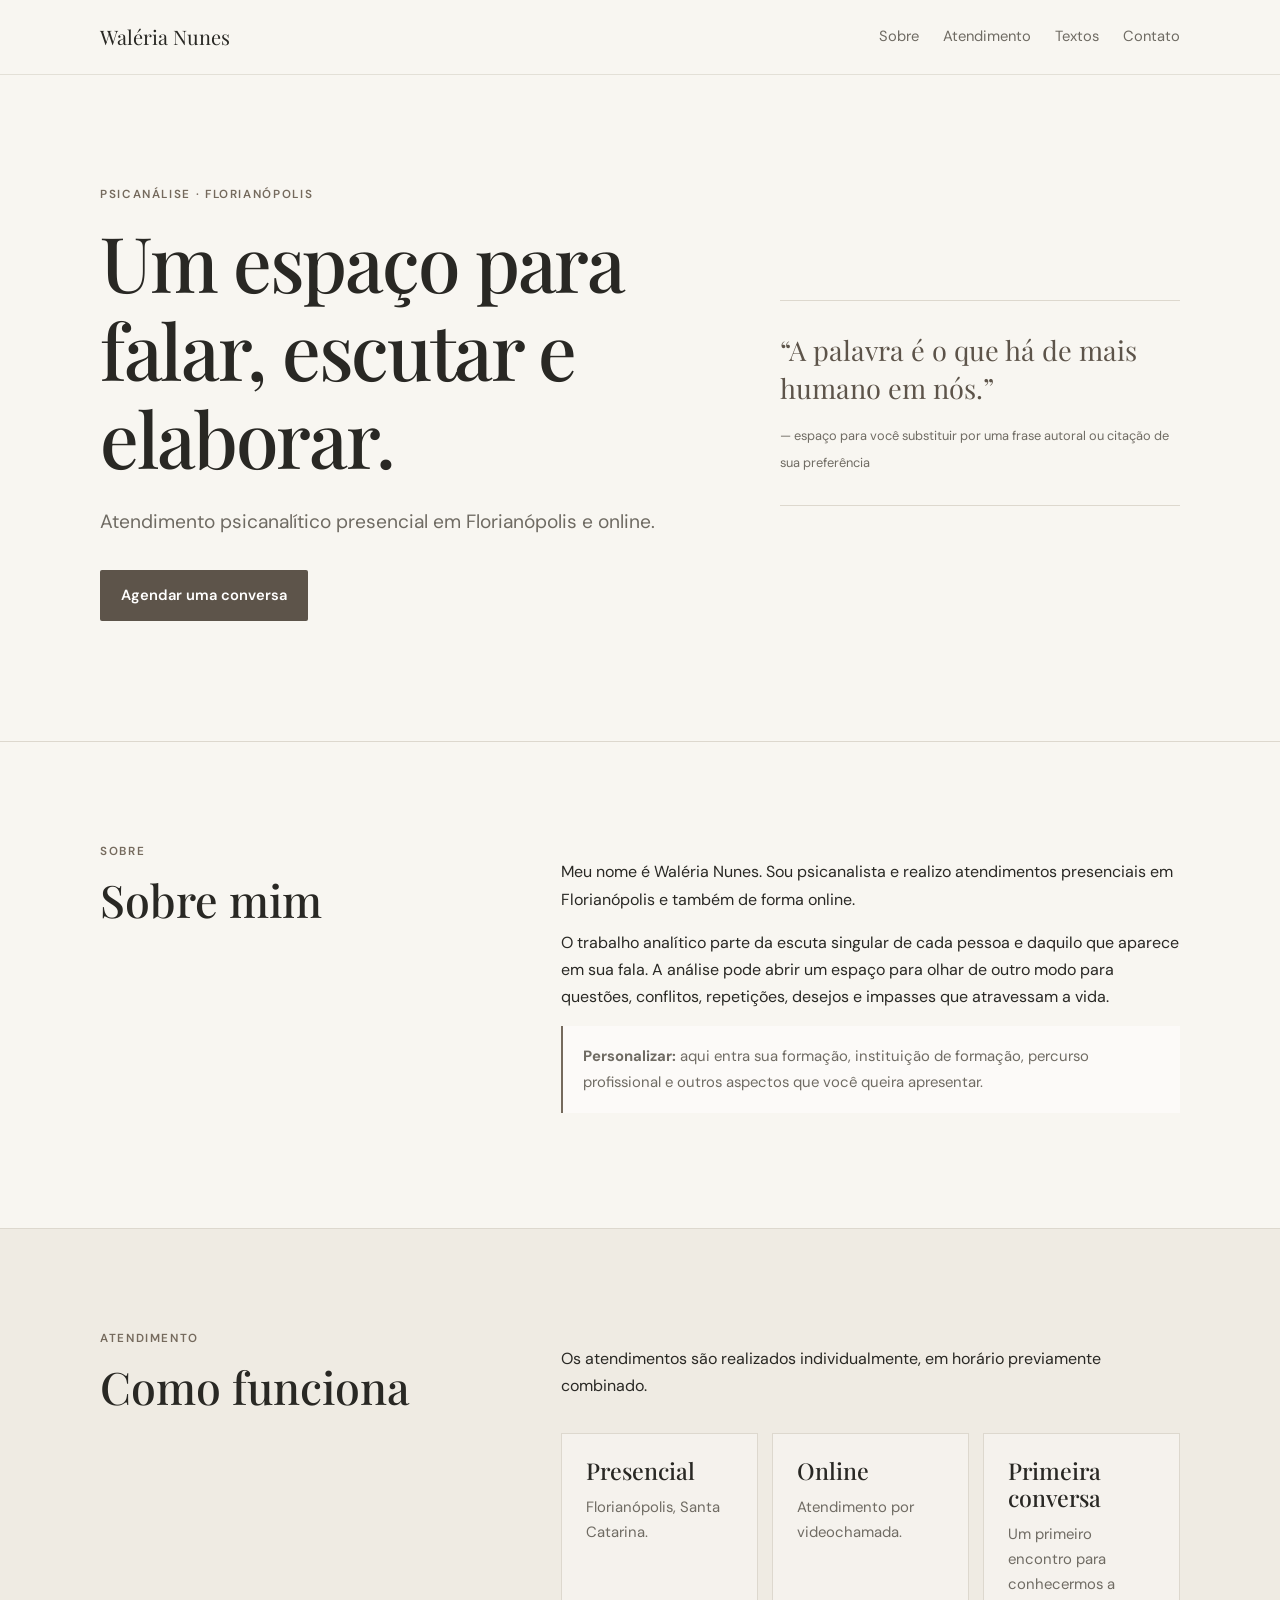
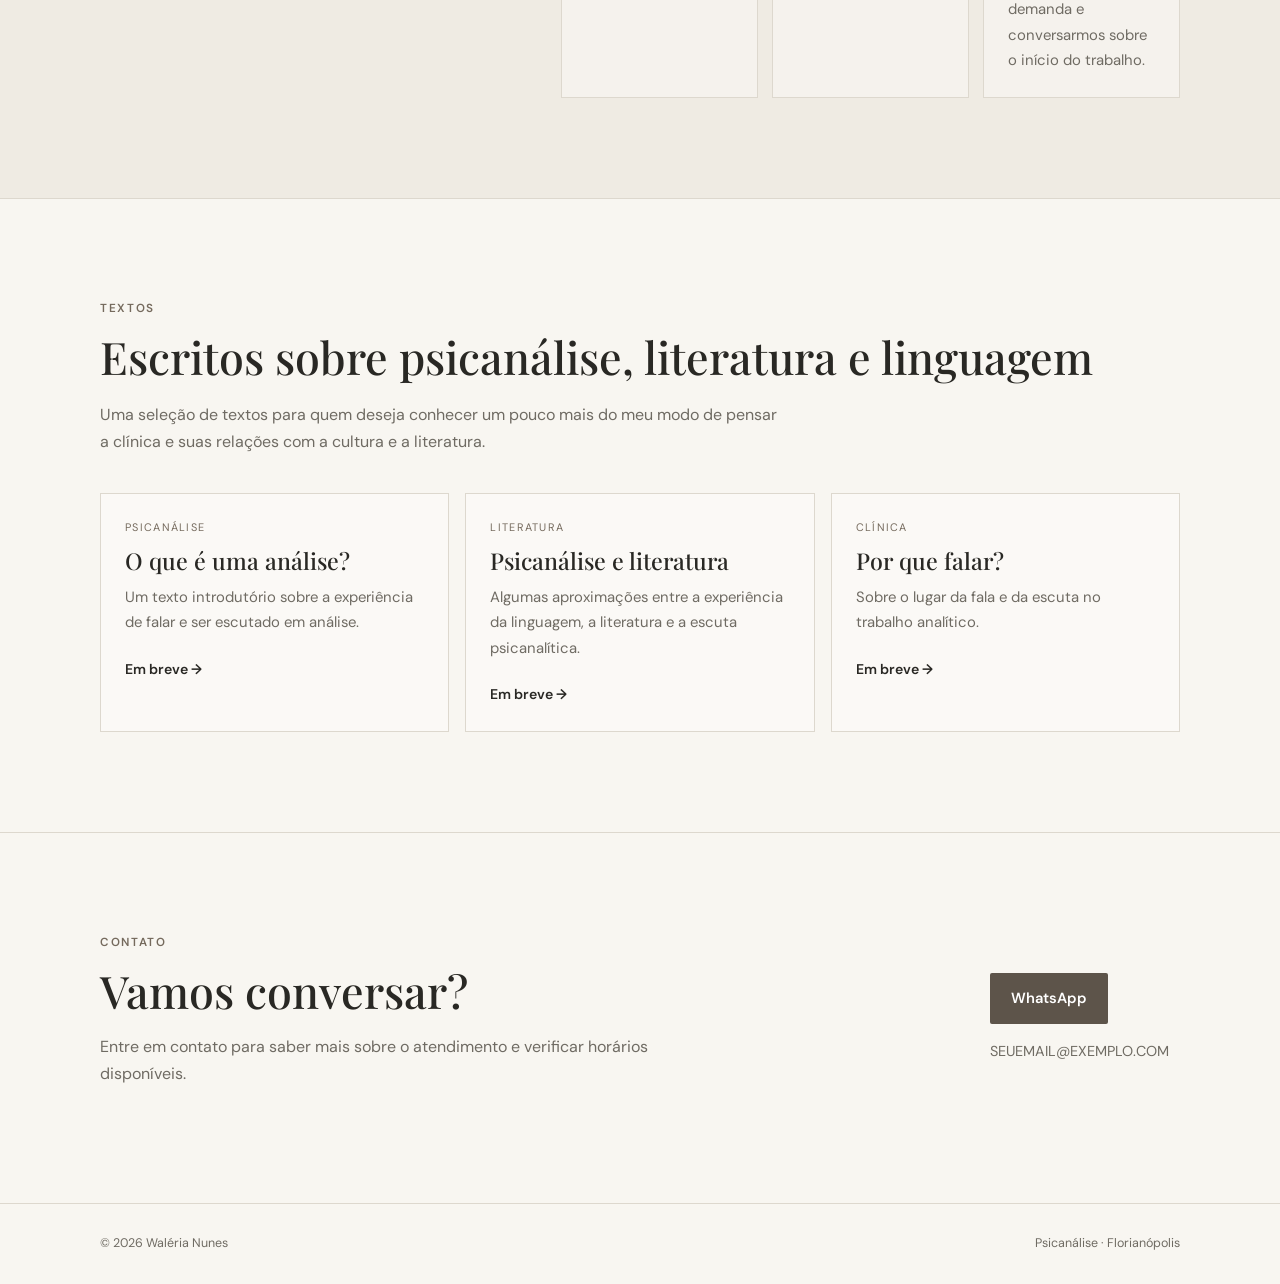
==== index.html @ 0417922e "Add files via upload" ====
<!doctype html>
<html lang="pt-BR">
<head>
  <meta charset="utf-8">
  <meta name="viewport" content="width=device-width, initial-scale=1">
  <title>Waléria Nunes | Psicanalista em Florianópolis</title>
  <meta name="description" content="Waléria Nunes, psicanalista em Florianópolis. Atendimento psicanalítico presencial e online.">
  <link rel="stylesheet" href="style.css">
</head>
<body>
<header class="site-header">
  <div class="container nav">
    <a class="brand" href="#inicio">Waléria Nunes</a>
    <nav>
      <a href="#sobre">Sobre</a>
      <a href="#atendimento">Atendimento</a>
      <a href="#textos">Textos</a>
      <a href="#contato">Contato</a>
    </nav>
  </div>
</header>

<main>
<section id="inicio" class="hero">
  <div class="container hero-grid">
    <div>
      <p class="eyebrow">Psicanálise · Florianópolis</p>
      <h1>Um espaço para falar, escutar e elaborar.</h1>
      <p class="lead">Atendimento psicanalítico presencial em Florianópolis e online.</p>
      <a class="button" href="#contato">Agendar uma conversa</a>
    </div>
    <div class="hero-note">
      <p>“A palavra é o que há de mais humano em nós.”</p>
      <span>— espaço para você substituir por uma frase autoral ou citação de sua preferência</span>
    </div>
  </div>
</section>

<section id="sobre" class="section">
  <div class="container two-col">
    <div>
      <p class="eyebrow">Sobre</p>
      <h2>Sobre mim</h2>
    </div>
    <div>
      <p>Meu nome é Waléria Nunes. Sou psicanalista e realizo atendimentos presenciais em Florianópolis e também de forma online.</p>
      <p>O trabalho analítico parte da escuta singular de cada pessoa e daquilo que aparece em sua fala. A análise pode abrir um espaço para olhar de outro modo para questões, conflitos, repetições, desejos e impasses que atravessam a vida.</p>
      <p class="placeholder"><strong>Personalizar:</strong> aqui entra sua formação, instituição de formação, percurso profissional e outros aspectos que você queira apresentar.</p>
    </div>
  </div>
</section>

<section id="atendimento" class="section muted">
  <div class="container two-col">
    <div>
      <p class="eyebrow">Atendimento</p>
      <h2>Como funciona</h2>
    </div>
    <div>
      <p>Os atendimentos são realizados individualmente, em horário previamente combinado.</p>
      <div class="cards">
        <article><h3>Presencial</h3><p>Florianópolis, Santa Catarina.</p></article>
        <article><h3>Online</h3><p>Atendimento por videochamada.</p></article>
        <article><h3>Primeira conversa</h3><p>Um primeiro encontro para conhecermos a demanda e conversarmos sobre o início do trabalho.</p></article>
      </div>
    </div>
  </div>
</section>

<section id="textos" class="section">
  <div class="container">
    <p class="eyebrow">Textos</p>
    <h2>Escritos sobre psicanálise, literatura e linguagem</h2>
    <p class="intro">Uma seleção de textos para quem deseja conhecer um pouco mais do meu modo de pensar a clínica e suas relações com a cultura e a literatura.</p>
    <div class="posts">
      <article class="post">
        <p class="post-label">Psicanálise</p>
        <h3>O que é uma análise?</h3>
        <p>Um texto introdutório sobre a experiência de falar e ser escutado em análise.</p>
        <a href="#" onclick="return false;">Em breve →</a>
      </article>
      <article class="post">
        <p class="post-label">Literatura</p>
        <h3>Psicanálise e literatura</h3>
        <p>Algumas aproximações entre a experiência da linguagem, a literatura e a escuta psicanalítica.</p>
        <a href="#" onclick="return false;">Em breve →</a>
      </article>
      <article class="post">
        <p class="post-label">Clínica</p>
        <h3>Por que falar?</h3>
        <p>Sobre o lugar da fala e da escuta no trabalho analítico.</p>
        <a href="#" onclick="return false;">Em breve →</a>
      </article>
    </div>
  </div>
</section>

<section id="contato" class="section contact">
  <div class="container contact-box">
    <div>
      <p class="eyebrow">Contato</p>
      <h2>Vamos conversar?</h2>
      <p>Entre em contato para saber mais sobre o atendimento e verificar horários disponíveis.</p>
    </div>
    <div class="contact-actions">
      <a class="button" href="https://wa.me/5548991160420" target="_blank" rel="noopener">WhatsApp</a>
      <a class="text-link" href="mailto:SEUEMAIL@EXEMPLO.COM">SEUEMAIL@EXEMPLO.COM</a>
    </div>
  </div>
</section>
</main>

<footer>
  <div class="container footer">
    <span>© 2026 Waléria Nunes</span>
    <span>Psicanálise · Florianópolis</span>
  </div>
</footer>
</body>
</html>
---- style.css ----
@import url('https://fonts.googleapis.com/css2?family=DM+Sans:wght@400;500;600&family=Playfair+Display:wght@500;600&display=swap');

:root {
  --bg: #f8f6f1;
  --paper: #fffdf8;
  --ink: #292824;
  --muted: #6f6b63;
  --line: #ddd8ce;
  --accent: #756a5d;
  --accent-dark: #5d544a;
  --soft: #efebe3;
}

* { box-sizing: border-box; }
html { scroll-behavior: smooth; }
body {
  margin: 0;
  color: var(--ink);
  background: var(--bg);
  font-family: "DM Sans", Arial, sans-serif;
  line-height: 1.7;
}
a { color: inherit; text-decoration: none; }
.container { width: min(1080px, calc(100% - 40px)); margin: 0 auto; }

.site-header {
  position: sticky; top: 0; z-index: 10;
  background: rgba(248,246,241,.94);
  backdrop-filter: blur(10px);
  border-bottom: 1px solid rgba(221,216,206,.75);
}
.nav { min-height: 74px; display: flex; align-items: center; justify-content: space-between; gap: 30px; }
.brand { font-family: "Playfair Display", Georgia, serif; font-size: 1.25rem; }
nav { display: flex; gap: 24px; color: var(--muted); font-size: .92rem; }
nav a:hover, .text-link:hover { color: var(--ink); }

.hero { padding: 110px 0 120px; }
.hero-grid { display: grid; grid-template-columns: 1.2fr .8fr; gap: 80px; align-items: center; }
.eyebrow { margin: 0 0 12px; text-transform: uppercase; letter-spacing: .14em; font-size: .73rem; color: var(--accent); font-weight: 600; }
h1, h2, h3 { font-family: "Playfair Display", Georgia, serif; font-weight: 500; line-height: 1.15; }
h1 { font-size: clamp(3rem, 6vw, 5.4rem); margin: 0 0 24px; letter-spacing: -.03em; }
h2 { font-size: clamp(2rem, 3.5vw, 3.1rem); margin: 0; }
h3 { font-size: 1.45rem; margin: 0 0 10px; }
.lead { font-size: 1.2rem; color: var(--muted); max-width: 580px; margin: 0 0 32px; }
.button {
  display: inline-block; padding: 13px 21px; border-radius: 2px;
  background: var(--accent-dark); color: #fff; font-weight: 600; font-size: .92rem;
}
.button:hover { opacity: .9; }
.hero-note {
  border-top: 1px solid var(--line); border-bottom: 1px solid var(--line);
  padding: 30px 0; color: var(--accent-dark);
}
.hero-note p { font-family: "Playfair Display", Georgia, serif; font-size: 1.7rem; line-height: 1.4; margin: 0 0 14px; }
.hero-note span { color: var(--muted); font-size: .8rem; }

.section { padding: 100px 0; border-top: 1px solid var(--line); }
.muted { background: var(--soft); }
.two-col { display: grid; grid-template-columns: .75fr 1.25fr; gap: 90px; }
.two-col > div:last-child { max-width: 680px; }
.placeholder { padding: 18px 20px; border-left: 2px solid var(--accent); background: rgba(255,255,255,.45); color: var(--muted); font-size: .93rem; }

.cards { display: grid; grid-template-columns: repeat(3, 1fr); gap: 14px; margin-top: 34px; }
.cards article, .post { padding: 24px; border: 1px solid var(--line); background: rgba(255,255,255,.35); }
.cards p, .post p { color: var(--muted); margin: 0; font-size: .93rem; }

.intro { max-width: 680px; color: var(--muted); margin: 18px 0 38px; }
.posts { display: grid; grid-template-columns: repeat(3, 1fr); gap: 16px; }
.post-label { text-transform: uppercase; letter-spacing: .12em; font-size: .68rem !important; color: var(--accent) !important; margin-bottom: 12px !important; }
.post a { display: inline-block; margin-top: 22px; font-size: .88rem; font-weight: 600; }

.contact-box { display: flex; justify-content: space-between; align-items: center; gap: 50px; }
.contact-box p:not(.eyebrow) { color: var(--muted); max-width: 600px; }
.contact-actions { display: flex; flex-direction: column; align-items: flex-start; gap: 15px; min-width: 190px; }
.text-link { font-size: .9rem; color: var(--muted); word-break: break-all; }

footer { border-top: 1px solid var(--line); }
.footer { min-height: 80px; display: flex; justify-content: space-between; align-items: center; color: var(--muted); font-size: .78rem; }

@media (max-width: 760px) {
  .container { width: min(100% - 28px, 1080px); }
  .nav { align-items: flex-start; padding: 18px 0; flex-direction: column; gap: 10px; }
  nav { gap: 14px; flex-wrap: wrap; }
  .hero { padding: 75px 0 80px; }
  .hero-grid, .two-col { grid-template-columns: 1fr; gap: 42px; }
  h1 { font-size: 3.1rem; }
  .section { padding: 70px 0; }
  .cards, .posts { grid-template-columns: 1fr; }
  .contact-box { flex-direction: column; align-items: flex-start; }
  .footer { flex-direction: column; justify-content: center; align-items: flex-start; gap: 5px; }
}
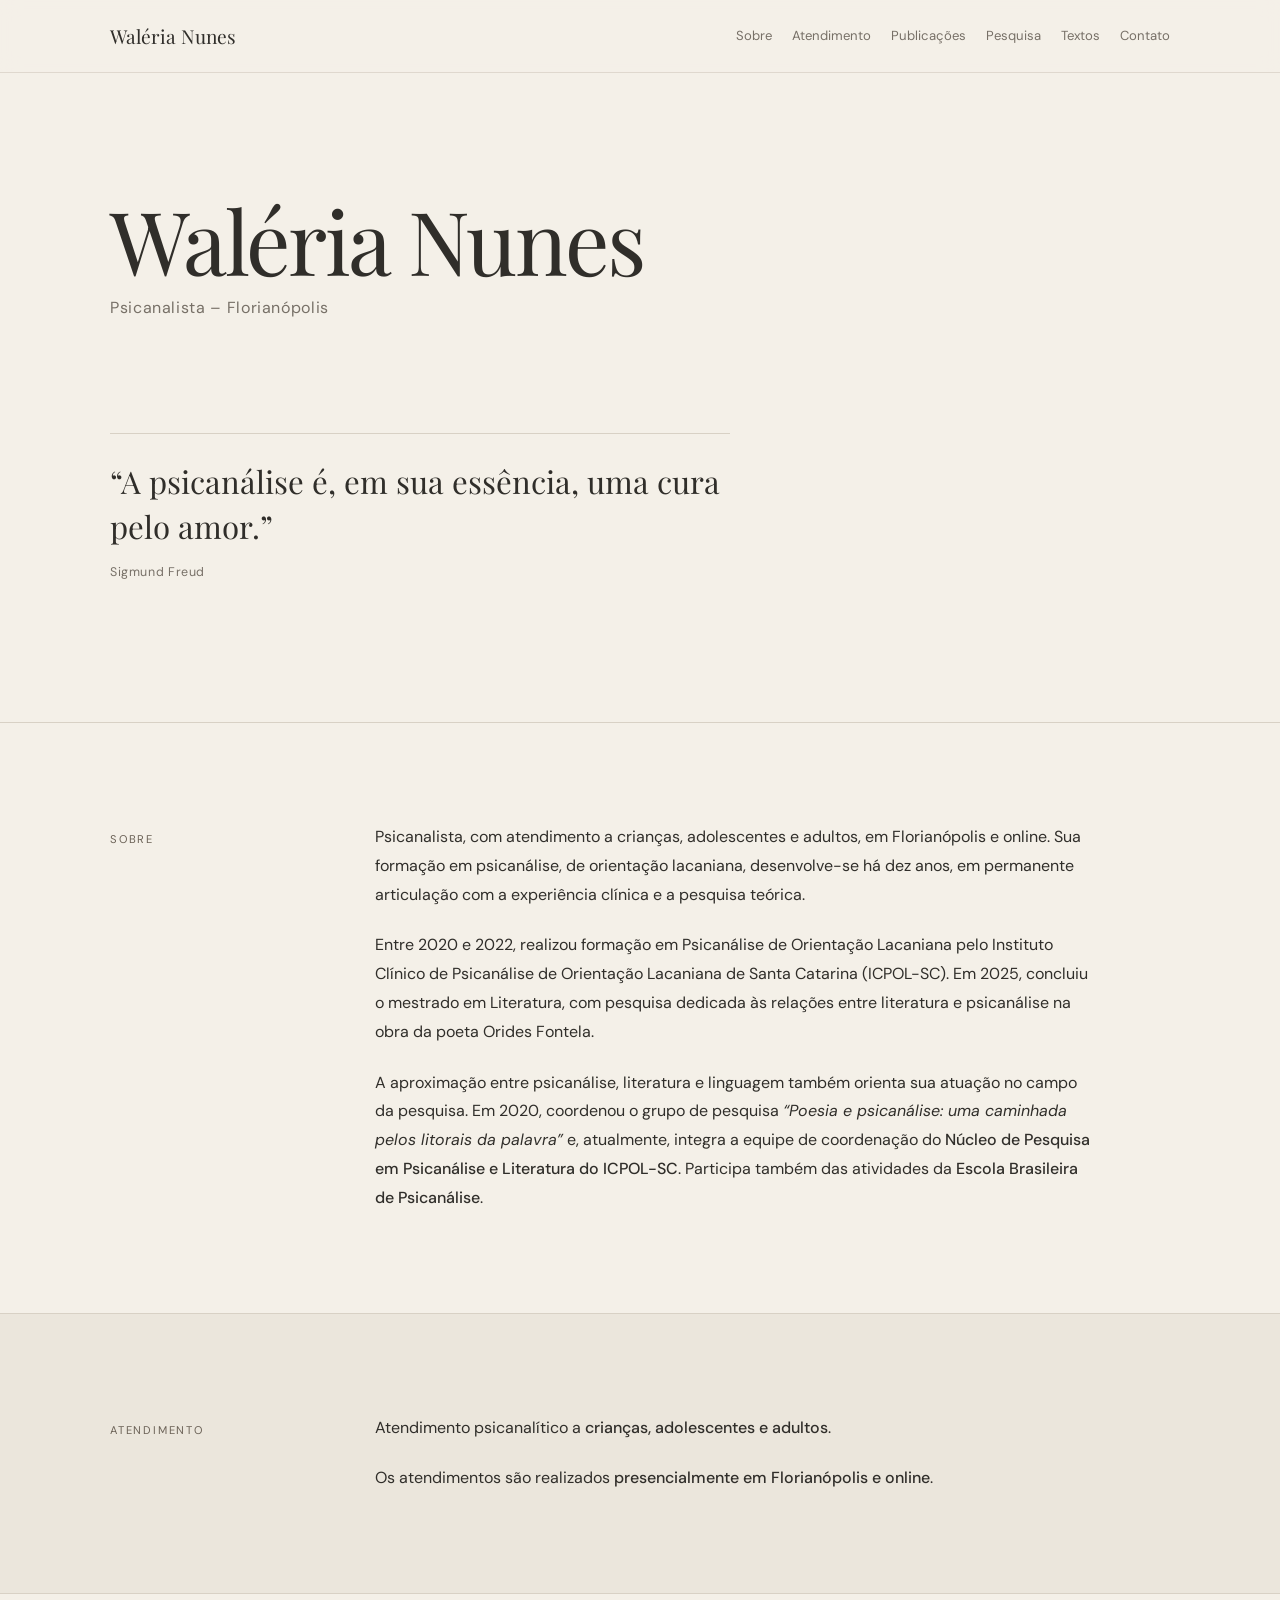
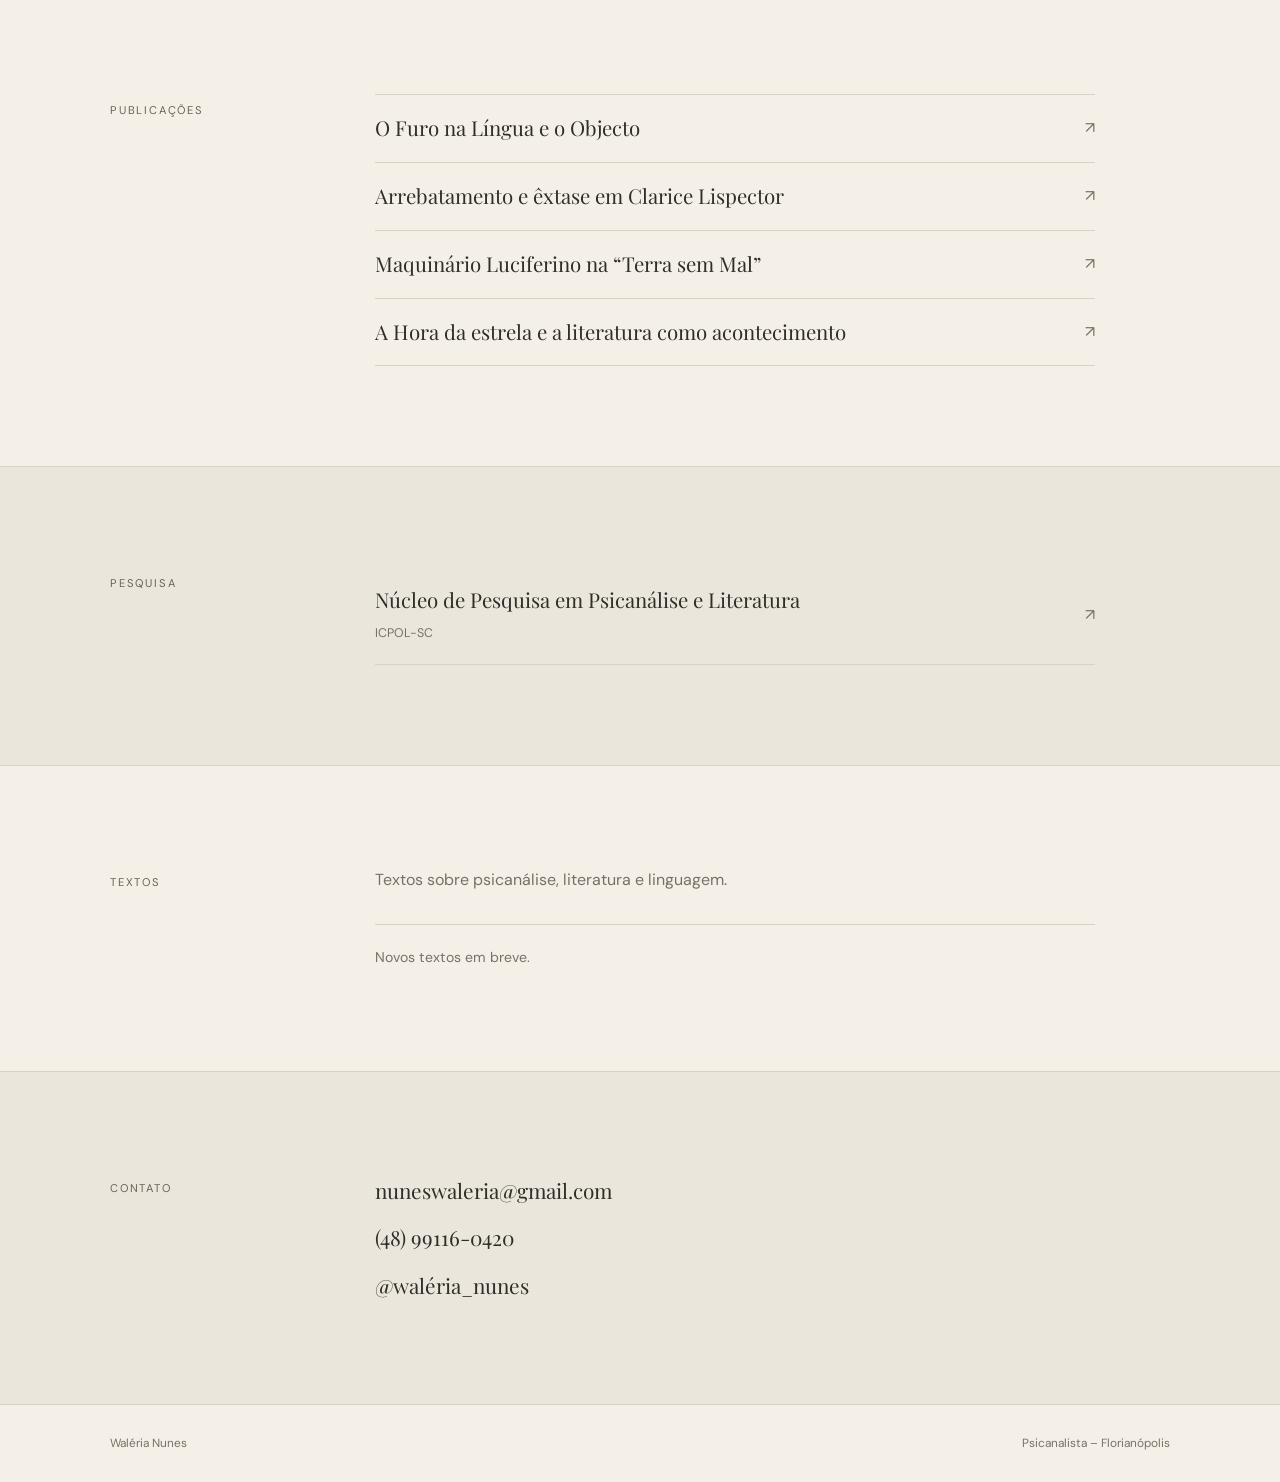
==== commit 65849abd: "Add files via upload" ====
--- a/index.html
+++ b/index.html
@@ -3,17 +3,22 @@
 <head>
   <meta charset="utf-8">
   <meta name="viewport" content="width=device-width, initial-scale=1">
-  <title>Waléria Nunes | Psicanalista em Florianópolis</title>
-  <meta name="description" content="Waléria Nunes, psicanalista em Florianópolis. Atendimento psicanalítico presencial e online.">
+  <title>Waléria Nunes | Psicanalista – Florianópolis</title>
+  <meta name="description" content="Waléria Nunes, psicanalista em Florianópolis. Atendimento a crianças, adolescentes e adultos, presencial e online.">
+  <meta name="author" content="Waléria Nunes">
+  <meta name="robots" content="index, follow">
   <link rel="stylesheet" href="style.css">
 </head>
+
 <body>
-<header class="site-header">
+<header class="header">
   <div class="container nav">
-    <a class="brand" href="#inicio">Waléria Nunes</a>
+    <a class="logo" href="#inicio">Waléria Nunes</a>
     <nav>
       <a href="#sobre">Sobre</a>
       <a href="#atendimento">Atendimento</a>
+      <a href="#publicacoes">Publicações</a>
+      <a href="#pesquisa">Pesquisa</a>
       <a href="#textos">Textos</a>
       <a href="#contato">Contato</a>
     </nav>
@@ -21,99 +26,102 @@
 </header>
 
 <main>
-<section id="inicio" class="hero">
-  <div class="container hero-grid">
-    <div>
-      <p class="eyebrow">Psicanálise · Florianópolis</p>
-      <h1>Um espaço para falar, escutar e elaborar.</h1>
-      <p class="lead">Atendimento psicanalítico presencial em Florianópolis e online.</p>
-      <a class="button" href="#contato">Agendar uma conversa</a>
-    </div>
-    <div class="hero-note">
-      <p>“A palavra é o que há de mais humano em nós.”</p>
-      <span>— espaço para você substituir por uma frase autoral ou citação de sua preferência</span>
-    </div>
-  </div>
-</section>
+  <section id="inicio" class="hero">
+    <div class="container hero-content">
+      <h1>Waléria Nunes</h1>
+      <p class="profession">Psicanalista – Florianópolis</p>
 
-<section id="sobre" class="section">
-  <div class="container two-col">
-    <div>
-      <p class="eyebrow">Sobre</p>
-      <h2>Sobre mim</h2>
-    </div>
-    <div>
-      <p>Meu nome é Waléria Nunes. Sou psicanalista e realizo atendimentos presenciais em Florianópolis e também de forma online.</p>
-      <p>O trabalho analítico parte da escuta singular de cada pessoa e daquilo que aparece em sua fala. A análise pode abrir um espaço para olhar de outro modo para questões, conflitos, repetições, desejos e impasses que atravessam a vida.</p>
-      <p class="placeholder"><strong>Personalizar:</strong> aqui entra sua formação, instituição de formação, percurso profissional e outros aspectos que você queira apresentar.</p>
-    </div>
-  </div>
-</section>
-
-<section id="atendimento" class="section muted">
-  <div class="container two-col">
-    <div>
-      <p class="eyebrow">Atendimento</p>
-      <h2>Como funciona</h2>
-    </div>
-    <div>
-      <p>Os atendimentos são realizados individualmente, em horário previamente combinado.</p>
-      <div class="cards">
-        <article><h3>Presencial</h3><p>Florianópolis, Santa Catarina.</p></article>
-        <article><h3>Online</h3><p>Atendimento por videochamada.</p></article>
-        <article><h3>Primeira conversa</h3><p>Um primeiro encontro para conhecermos a demanda e conversarmos sobre o início do trabalho.</p></article>
+      <div class="quote">
+        <p>“A psicanálise é, em sua essência, uma cura pelo amor.”</p>
+        <span>Sigmund Freud</span>
       </div>
     </div>
-  </div>
-</section>
+  </section>
 
-<section id="textos" class="section">
-  <div class="container">
-    <p class="eyebrow">Textos</p>
-    <h2>Escritos sobre psicanálise, literatura e linguagem</h2>
-    <p class="intro">Uma seleção de textos para quem deseja conhecer um pouco mais do meu modo de pensar a clínica e suas relações com a cultura e a literatura.</p>
-    <div class="posts">
-      <article class="post">
-        <p class="post-label">Psicanálise</p>
-        <h3>O que é uma análise?</h3>
-        <p>Um texto introdutório sobre a experiência de falar e ser escutado em análise.</p>
-        <a href="#" onclick="return false;">Em breve →</a>
-      </article>
-      <article class="post">
-        <p class="post-label">Literatura</p>
-        <h3>Psicanálise e literatura</h3>
-        <p>Algumas aproximações entre a experiência da linguagem, a literatura e a escuta psicanalítica.</p>
-        <a href="#" onclick="return false;">Em breve →</a>
-      </article>
-      <article class="post">
-        <p class="post-label">Clínica</p>
-        <h3>Por que falar?</h3>
-        <p>Sobre o lugar da fala e da escuta no trabalho analítico.</p>
-        <a href="#" onclick="return false;">Em breve →</a>
-      </article>
+  <section id="sobre" class="section">
+    <div class="container grid">
+      <div class="label">Sobre</div>
+      <div class="text">
+        <p>Psicanalista, com atendimento a crianças, adolescentes e adultos, em Florianópolis e online. Sua formação em psicanálise, de orientação lacaniana, desenvolve-se há dez anos, em permanente articulação com a experiência clínica e a pesquisa teórica.</p>
+
+        <p>Entre 2020 e 2022, realizou formação em Psicanálise de Orientação Lacaniana pelo Instituto Clínico de Psicanálise de Orientação Lacaniana de Santa Catarina (ICPOL-SC). Em 2025, concluiu o mestrado em Literatura, com pesquisa dedicada às relações entre literatura e psicanálise na obra da poeta Orides Fontela.</p>
+
+        <p>A aproximação entre psicanálise, literatura e linguagem também orienta sua atuação no campo da pesquisa. Em 2020, coordenou o grupo de pesquisa <em>“Poesia e psicanálise: uma caminhada pelos litorais da palavra”</em> e, atualmente, integra a equipe de coordenação do <strong>Núcleo de Pesquisa em Psicanálise e Literatura do ICPOL-SC</strong>. Participa também das atividades da <strong>Escola Brasileira de Psicanálise</strong>.</p>
+      </div>
     </div>
-  </div>
-</section>
+  </section>
 
-<section id="contato" class="section contact">
-  <div class="container contact-box">
-    <div>
-      <p class="eyebrow">Contato</p>
-      <h2>Vamos conversar?</h2>
-      <p>Entre em contato para saber mais sobre o atendimento e verificar horários disponíveis.</p>
+  <section id="atendimento" class="section soft">
+    <div class="container grid">
+      <div class="label">Atendimento</div>
+      <div class="text">
+        <p>Atendimento psicanalítico a <strong>crianças, adolescentes e adultos</strong>.</p>
+        <p>Os atendimentos são realizados <strong>presencialmente em Florianópolis e online</strong>.</p>
+      </div>
     </div>
-    <div class="contact-actions">
-      <a class="button" href="https://wa.me/5548991160420" target="_blank" rel="noopener">WhatsApp</a>
-      <a class="text-link" href="mailto:SEUEMAIL@EXEMPLO.COM">SEUEMAIL@EXEMPLO.COM</a>
+  </section>
+
+  <section id="publicacoes" class="section">
+    <div class="container grid">
+      <div class="label">Publicações</div>
+      <div class="links">
+        <a href="https://www.varidade.com.br/index.php/o-furo-na-lingua-e-o-objecto" target="_blank" rel="noopener">
+          <span>O Furo na Língua e o Objecto</span><b>↗</b>
+        </a>
+        <a href="https://seer.ufsj.edu.br/analytica/article/view/4308" target="_blank" rel="noopener">
+          <span>Arrebatamento e êxtase em Clarice Lispector</span><b>↗</b>
+        </a>
+        <a href="https://revista.uniandrade.br/index.php/ScriptaAlumni/article/view/3271" target="_blank" rel="noopener">
+          <span>Maquinário Luciferino na “Terra sem Mal”</span><b>↗</b>
+        </a>
+        <a href="https://lm.alb.org.br/index.php/lm/article/view/1509" target="_blank" rel="noopener">
+          <span>A Hora da estrela e a literatura como acontecimento</span><b>↗</b>
+        </a>
+      </div>
     </div>
-  </div>
-</section>
+  </section>
+
+  <section id="pesquisa" class="section soft">
+    <div class="container grid">
+      <div class="label">Pesquisa</div>
+      <div class="text">
+        <a class="research" href="https://www.icpol.com.br/nucleo-de-pesquisa-em-psicanalise-e-literatura/" target="_blank" rel="noopener">
+          <span>
+            <strong>Núcleo de Pesquisa em Psicanálise e Literatura</strong>
+            <small>ICPOL-SC</small>
+          </span>
+          <b>↗</b>
+        </a>
+      </div>
+    </div>
+  </section>
+
+  <section id="textos" class="section">
+    <div class="container grid">
+      <div class="label">Textos</div>
+      <div class="text">
+        <p class="muted">Textos sobre psicanálise, literatura e linguagem.</p>
+        <p class="coming">Novos textos em breve.</p>
+      </div>
+    </div>
+  </section>
+
+  <section id="contato" class="section soft">
+    <div class="container grid">
+      <div class="label">Contato</div>
+      <div class="contact">
+        <a href="mailto:nuneswaleria@gmail.com">nuneswaleria@gmail.com</a>
+        <a href="https://wa.me/5548991160420" target="_blank" rel="noopener">(48) 99116-0420</a>
+        <a href="https://www.instagram.com/waléria_nunes/" target="_blank" rel="noopener">@waléria_nunes</a>
+      </div>
+    </div>
+  </section>
 </main>
 
 <footer>
   <div class="container footer">
-    <span>© 2026 Waléria Nunes</span>
-    <span>Psicanálise · Florianópolis</span>
+    <span>Waléria Nunes</span>
+    <span>Psicanalista – Florianópolis</span>
   </div>
 </footer>
 </body>
--- a/style.css
+++ b/style.css
@@ -1,91 +1,270 @@
-@import url('https://fonts.googleapis.com/css2?family=DM+Sans:wght@400;500;600&family=Playfair+Display:wght@500;600&display=swap');
+@import url('https://fonts.googleapis.com/css2?family=DM+Sans:wght@400;500&family=Playfair+Display:wght@400;500&display=swap');
 
 :root {
-  --bg: #f8f6f1;
-  --paper: #fffdf8;
-  --ink: #292824;
-  --muted: #6f6b63;
-  --line: #ddd8ce;
-  --accent: #756a5d;
-  --accent-dark: #5d544a;
-  --soft: #efebe3;
+  --bg: #f4f0e8;
+  --soft: #ebe6dc;
+  --ink: #302e2a;
+  --muted: #777067;
+  --line: #d8d1c5;
+  --accent: #6b6257;
 }
 
 * { box-sizing: border-box; }
-html { scroll-behavior: smooth; }
+
+html {
+  scroll-behavior: smooth;
+  scroll-padding-top: 90px;
+}
+
 body {
   margin: 0;
+  background: var(--bg);
   color: var(--ink);
-  background: var(--bg);
   font-family: "DM Sans", Arial, sans-serif;
-  line-height: 1.7;
-}
-a { color: inherit; text-decoration: none; }
-.container { width: min(1080px, calc(100% - 40px)); margin: 0 auto; }
-
-.site-header {
-  position: sticky; top: 0; z-index: 10;
-  background: rgba(248,246,241,.94);
+  font-size: 16px;
+  line-height: 1.8;
+}
+
+a {
+  color: inherit;
+  text-decoration: none;
+}
+
+.container {
+  width: min(1060px, calc(100% - 48px));
+  margin: 0 auto;
+}
+
+.header {
+  position: sticky;
+  top: 0;
+  z-index: 10;
+  background: rgba(244, 240, 232, .94);
   backdrop-filter: blur(10px);
-  border-bottom: 1px solid rgba(221,216,206,.75);
-}
-.nav { min-height: 74px; display: flex; align-items: center; justify-content: space-between; gap: 30px; }
-.brand { font-family: "Playfair Display", Georgia, serif; font-size: 1.25rem; }
-nav { display: flex; gap: 24px; color: var(--muted); font-size: .92rem; }
-nav a:hover, .text-link:hover { color: var(--ink); }
-
-.hero { padding: 110px 0 120px; }
-.hero-grid { display: grid; grid-template-columns: 1.2fr .8fr; gap: 80px; align-items: center; }
-.eyebrow { margin: 0 0 12px; text-transform: uppercase; letter-spacing: .14em; font-size: .73rem; color: var(--accent); font-weight: 600; }
-h1, h2, h3 { font-family: "Playfair Display", Georgia, serif; font-weight: 500; line-height: 1.15; }
-h1 { font-size: clamp(3rem, 6vw, 5.4rem); margin: 0 0 24px; letter-spacing: -.03em; }
-h2 { font-size: clamp(2rem, 3.5vw, 3.1rem); margin: 0; }
-h3 { font-size: 1.45rem; margin: 0 0 10px; }
-.lead { font-size: 1.2rem; color: var(--muted); max-width: 580px; margin: 0 0 32px; }
-.button {
-  display: inline-block; padding: 13px 21px; border-radius: 2px;
-  background: var(--accent-dark); color: #fff; font-weight: 600; font-size: .92rem;
-}
-.button:hover { opacity: .9; }
-.hero-note {
-  border-top: 1px solid var(--line); border-bottom: 1px solid var(--line);
-  padding: 30px 0; color: var(--accent-dark);
-}
-.hero-note p { font-family: "Playfair Display", Georgia, serif; font-size: 1.7rem; line-height: 1.4; margin: 0 0 14px; }
-.hero-note span { color: var(--muted); font-size: .8rem; }
-
-.section { padding: 100px 0; border-top: 1px solid var(--line); }
-.muted { background: var(--soft); }
-.two-col { display: grid; grid-template-columns: .75fr 1.25fr; gap: 90px; }
-.two-col > div:last-child { max-width: 680px; }
-.placeholder { padding: 18px 20px; border-left: 2px solid var(--accent); background: rgba(255,255,255,.45); color: var(--muted); font-size: .93rem; }
-
-.cards { display: grid; grid-template-columns: repeat(3, 1fr); gap: 14px; margin-top: 34px; }
-.cards article, .post { padding: 24px; border: 1px solid var(--line); background: rgba(255,255,255,.35); }
-.cards p, .post p { color: var(--muted); margin: 0; font-size: .93rem; }
-
-.intro { max-width: 680px; color: var(--muted); margin: 18px 0 38px; }
-.posts { display: grid; grid-template-columns: repeat(3, 1fr); gap: 16px; }
-.post-label { text-transform: uppercase; letter-spacing: .12em; font-size: .68rem !important; color: var(--accent) !important; margin-bottom: 12px !important; }
-.post a { display: inline-block; margin-top: 22px; font-size: .88rem; font-weight: 600; }
-
-.contact-box { display: flex; justify-content: space-between; align-items: center; gap: 50px; }
-.contact-box p:not(.eyebrow) { color: var(--muted); max-width: 600px; }
-.contact-actions { display: flex; flex-direction: column; align-items: flex-start; gap: 15px; min-width: 190px; }
-.text-link { font-size: .9rem; color: var(--muted); word-break: break-all; }
-
-footer { border-top: 1px solid var(--line); }
-.footer { min-height: 80px; display: flex; justify-content: space-between; align-items: center; color: var(--muted); font-size: .78rem; }
+  border-bottom: 1px solid rgba(216, 209, 197, .75);
+}
+
+.nav {
+  min-height: 72px;
+  display: flex;
+  align-items: center;
+  justify-content: space-between;
+  gap: 30px;
+}
+
+.logo {
+  font-family: "Playfair Display", Georgia, serif;
+  font-size: 1.2rem;
+}
+
+nav {
+  display: flex;
+  flex-wrap: wrap;
+  justify-content: flex-end;
+  gap: 20px;
+  color: var(--muted);
+  font-size: .82rem;
+}
+
+nav a:hover { color: var(--ink); }
+
+.hero {
+  min-height: 650px;
+  display: flex;
+  align-items: center;
+  border-bottom: 1px solid var(--line);
+}
+
+.hero-content {
+  padding: 90px 0 105px;
+}
+
+h1 {
+  margin: 0;
+  font-family: "Playfair Display", Georgia, serif;
+  font-weight: 400;
+  font-size: clamp(3.3rem, 7vw, 5.5rem);
+  line-height: 1.05;
+  letter-spacing: -.03em;
+}
+
+.profession {
+  margin: 8px 0 0;
+  color: var(--muted);
+  font-size: 1rem;
+  letter-spacing: .04em;
+}
+
+.quote {
+  margin-top: 110px;
+  width: min(620px, 100%);
+  padding-top: 25px;
+  border-top: 1px solid var(--line);
+}
+
+.quote p {
+  margin: 0 0 8px;
+  font-family: "Playfair Display", Georgia, serif;
+  font-size: clamp(1.35rem, 2.6vw, 1.95rem);
+  line-height: 1.45;
+}
+
+.quote span {
+  color: var(--muted);
+  font-size: .78rem;
+  letter-spacing: .05em;
+}
+
+.section {
+  padding: 100px 0;
+  border-bottom: 1px solid var(--line);
+}
+
+.soft { background: var(--soft); }
+
+.grid {
+  display: grid;
+  grid-template-columns: 190px minmax(0, 720px);
+  gap: 75px;
+}
+
+.label {
+  padding-top: 6px;
+  color: var(--accent);
+  text-transform: uppercase;
+  letter-spacing: .16em;
+  font-size: .7rem;
+}
+
+.text p {
+  margin: 0 0 22px;
+}
+
+.text p:last-child { margin-bottom: 0; }
+
+.text strong { font-weight: 500; }
+
+.muted { color: var(--muted); }
+
+.links {
+  border-top: 1px solid var(--line);
+}
+
+.links a,
+.research {
+  display: flex;
+  justify-content: space-between;
+  align-items: center;
+  gap: 25px;
+  padding: 19px 0;
+  border-bottom: 1px solid var(--line);
+  transition: .2s ease;
+}
+
+.links a:hover,
+.research:hover {
+  padding-left: 8px;
+  color: var(--accent);
+}
+
+.links span,
+.research strong {
+  font-family: "Playfair Display", Georgia, serif;
+  font-size: 1.28rem;
+  font-weight: 400;
+  line-height: 1.4;
+}
+
+.links b,
+.research b {
+  color: var(--muted);
+  font-weight: 400;
+}
+
+.research small {
+  display: block;
+  margin-top: 4px;
+  color: var(--muted);
+  font-family: "DM Sans", Arial, sans-serif;
+  font-size: .78rem;
+}
+
+.coming {
+  margin-top: 30px !important;
+  padding-top: 20px;
+  border-top: 1px solid var(--line);
+  color: var(--muted);
+  font-size: .88rem;
+}
+
+.contact {
+  display: flex;
+  flex-direction: column;
+  align-items: flex-start;
+  gap: 10px;
+  font-family: "Playfair Display", Georgia, serif;
+  font-size: 1.3rem;
+}
+
+.contact a:hover { color: var(--accent); }
+
+footer {
+  padding: 28px 0;
+}
+
+.footer {
+  display: flex;
+  justify-content: space-between;
+  gap: 20px;
+  color: var(--muted);
+  font-size: .74rem;
+}
 
 @media (max-width: 760px) {
-  .container { width: min(100% - 28px, 1080px); }
-  .nav { align-items: flex-start; padding: 18px 0; flex-direction: column; gap: 10px; }
-  nav { gap: 14px; flex-wrap: wrap; }
-  .hero { padding: 75px 0 80px; }
-  .hero-grid, .two-col { grid-template-columns: 1fr; gap: 42px; }
-  h1 { font-size: 3.1rem; }
-  .section { padding: 70px 0; }
-  .cards, .posts { grid-template-columns: 1fr; }
-  .contact-box { flex-direction: column; align-items: flex-start; }
-  .footer { flex-direction: column; justify-content: center; align-items: flex-start; gap: 5px; }
-}
+  .container { width: min(100% - 30px, 1060px); }
+
+  .nav {
+    padding: 16px 0;
+    min-height: auto;
+    align-items: flex-start;
+    flex-direction: column;
+    gap: 10px;
+  }
+
+  nav {
+    justify-content: flex-start;
+    gap: 8px 16px;
+    font-size: .77rem;
+  }
+
+  .hero {
+    min-height: 570px;
+  }
+
+  .hero-content {
+    padding: 70px 0 80px;
+  }
+
+  .quote { margin-top: 75px; }
+
+  .section { padding: 72px 0; }
+
+  .grid {
+    grid-template-columns: 1fr;
+    gap: 27px;
+  }
+
+  .label { padding-top: 0; }
+
+  .links span,
+  .research strong {
+    font-size: 1.12rem;
+  }
+
+  .contact { font-size: 1.15rem; }
+
+  .footer {
+    flex-direction: column;
+    gap: 5px;
+  }
+}
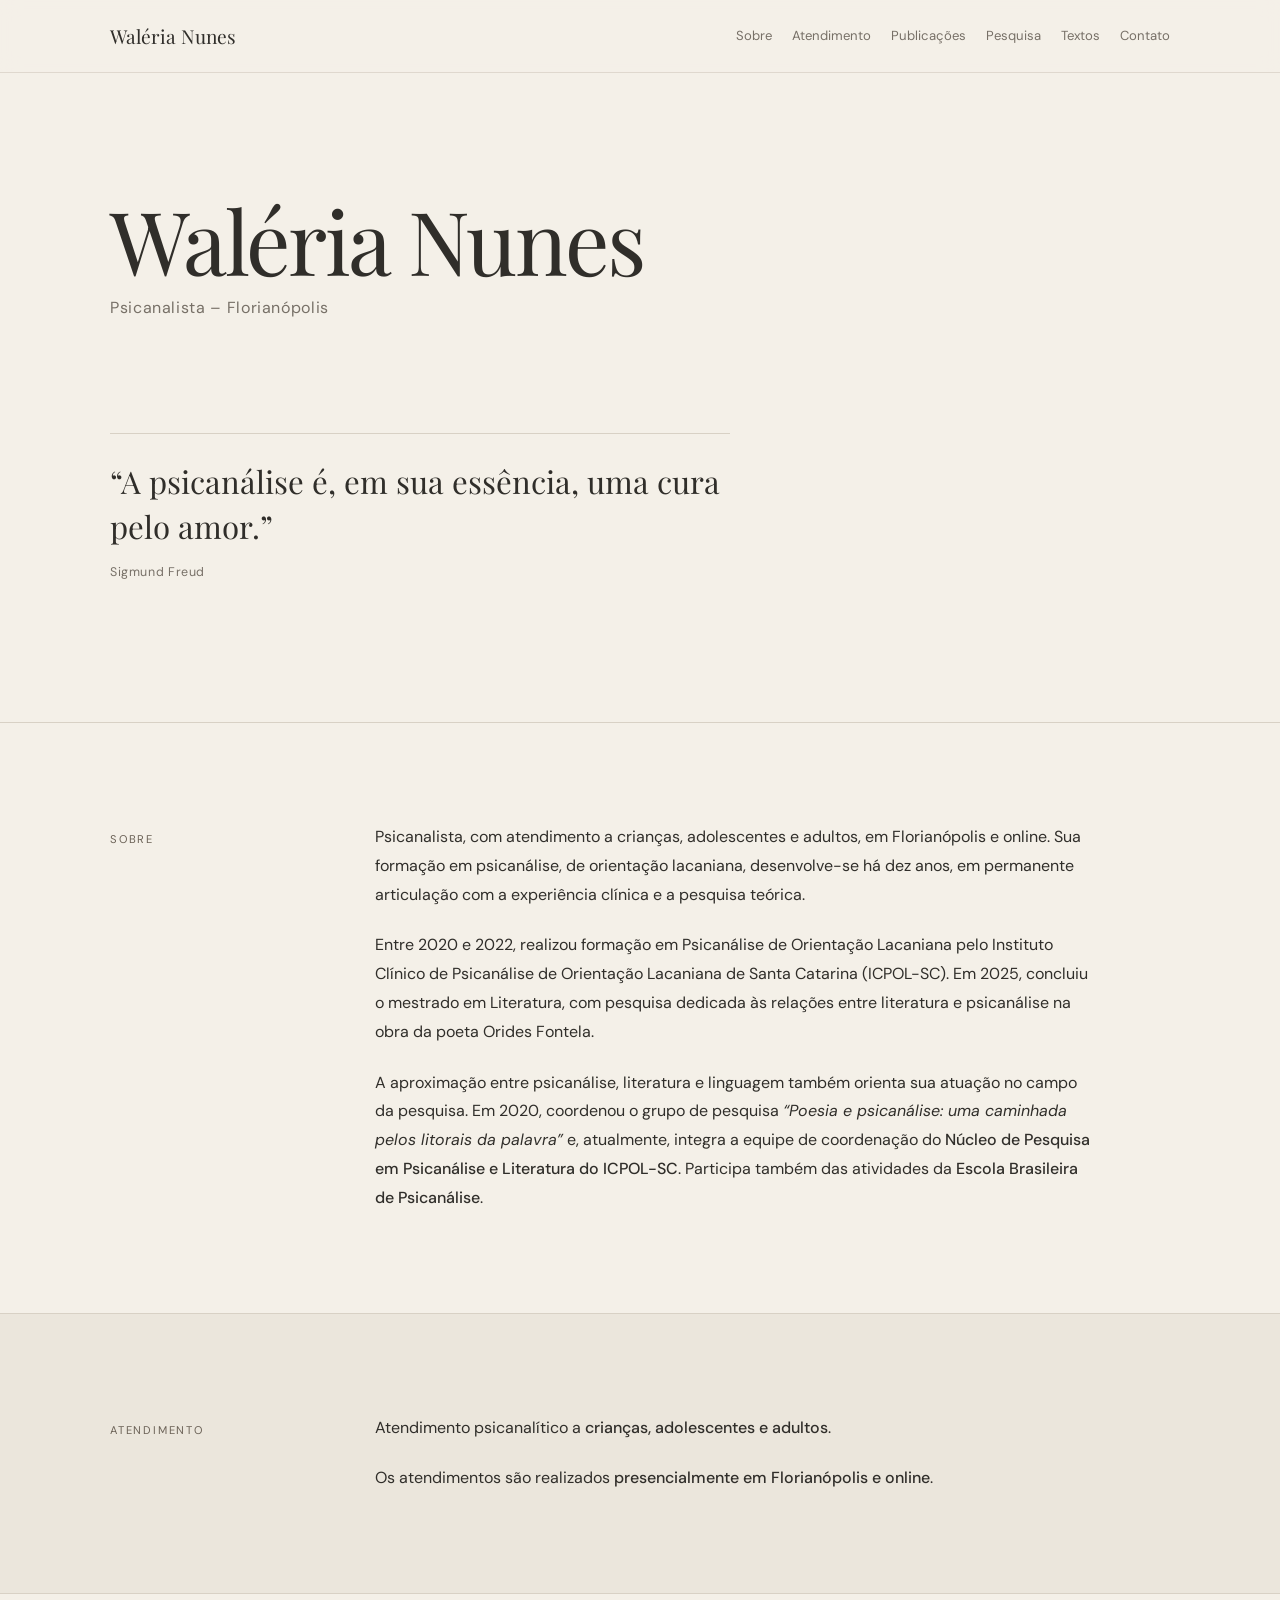
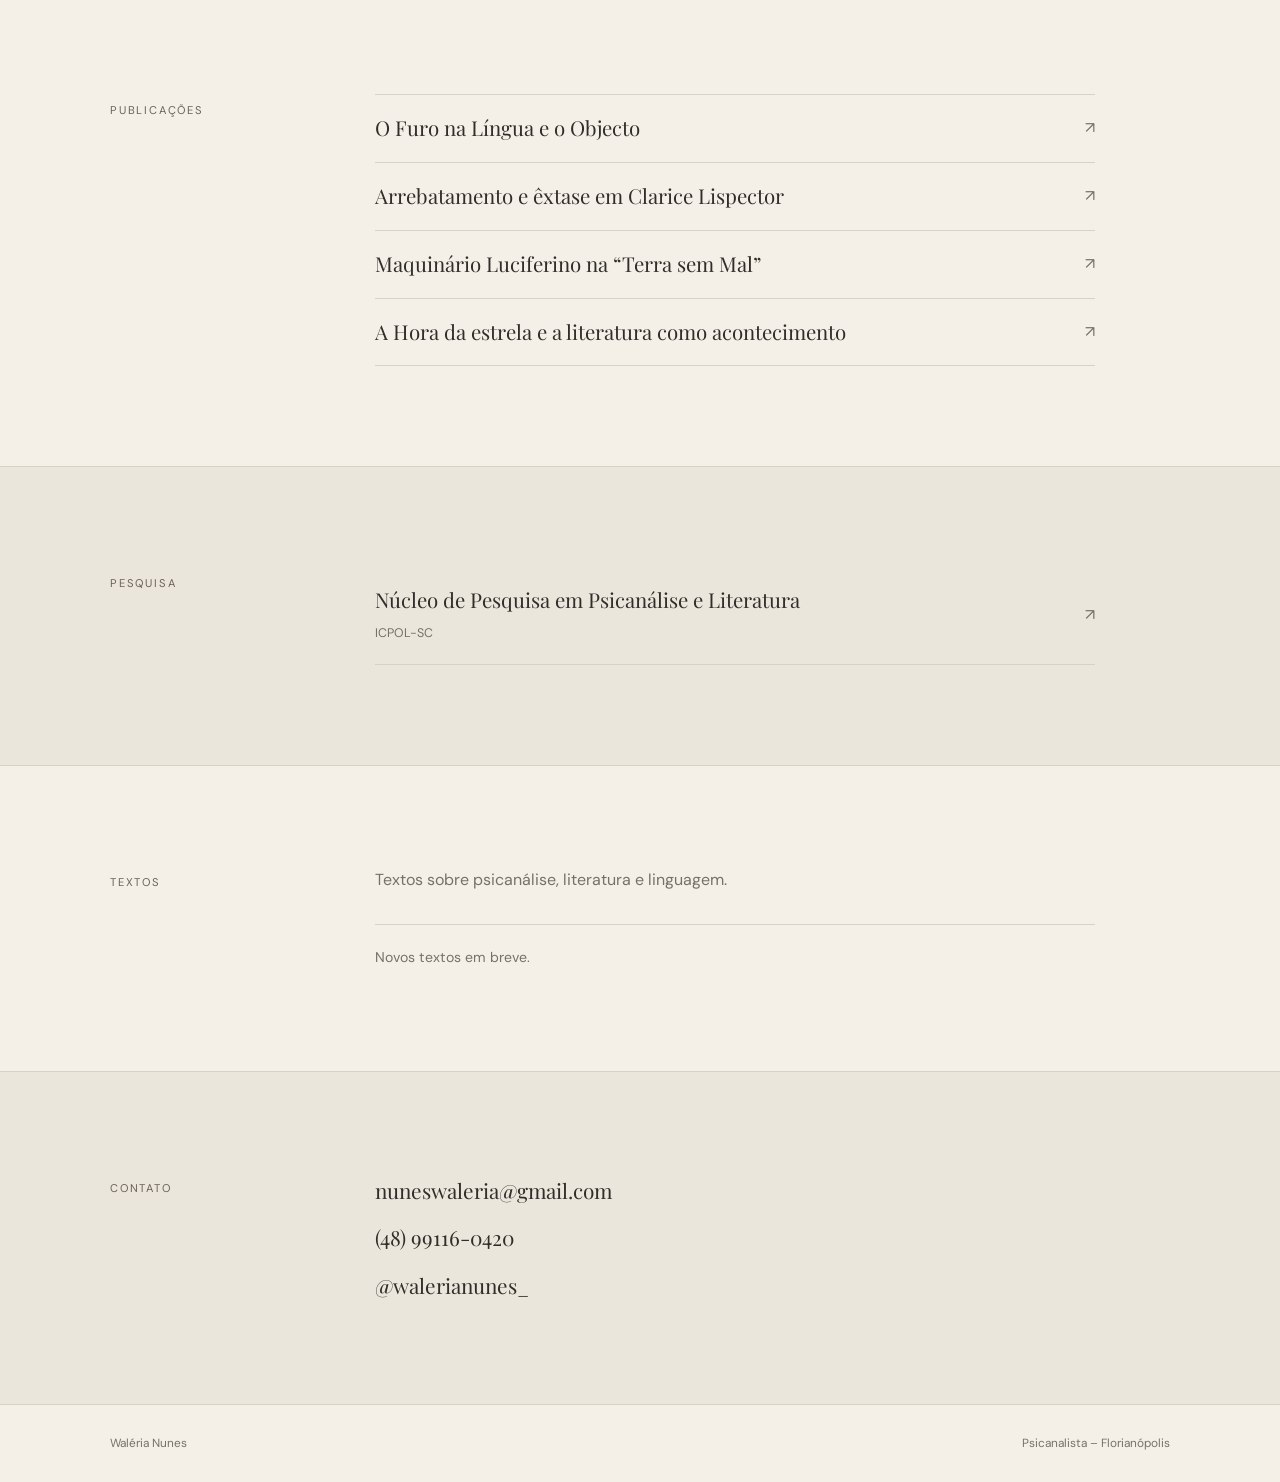
==== commit f0c4a515: "Update Instagram handle in contact section" ====
--- a/index.html
+++ b/index.html
@@ -112,7 +112,7 @@
       <div class="contact">
         <a href="mailto:nuneswaleria@gmail.com">nuneswaleria@gmail.com</a>
         <a href="https://wa.me/5548991160420" target="_blank" rel="noopener">(48) 99116-0420</a>
-        <a href="https://www.instagram.com/waléria_nunes/" target="_blank" rel="noopener">@waléria_nunes</a>
+        <a href="https://www.instagram.com/waléria_nunes/" target="_blank" rel="noopener">@walerianunes_</a>
       </div>
     </div>
   </section>
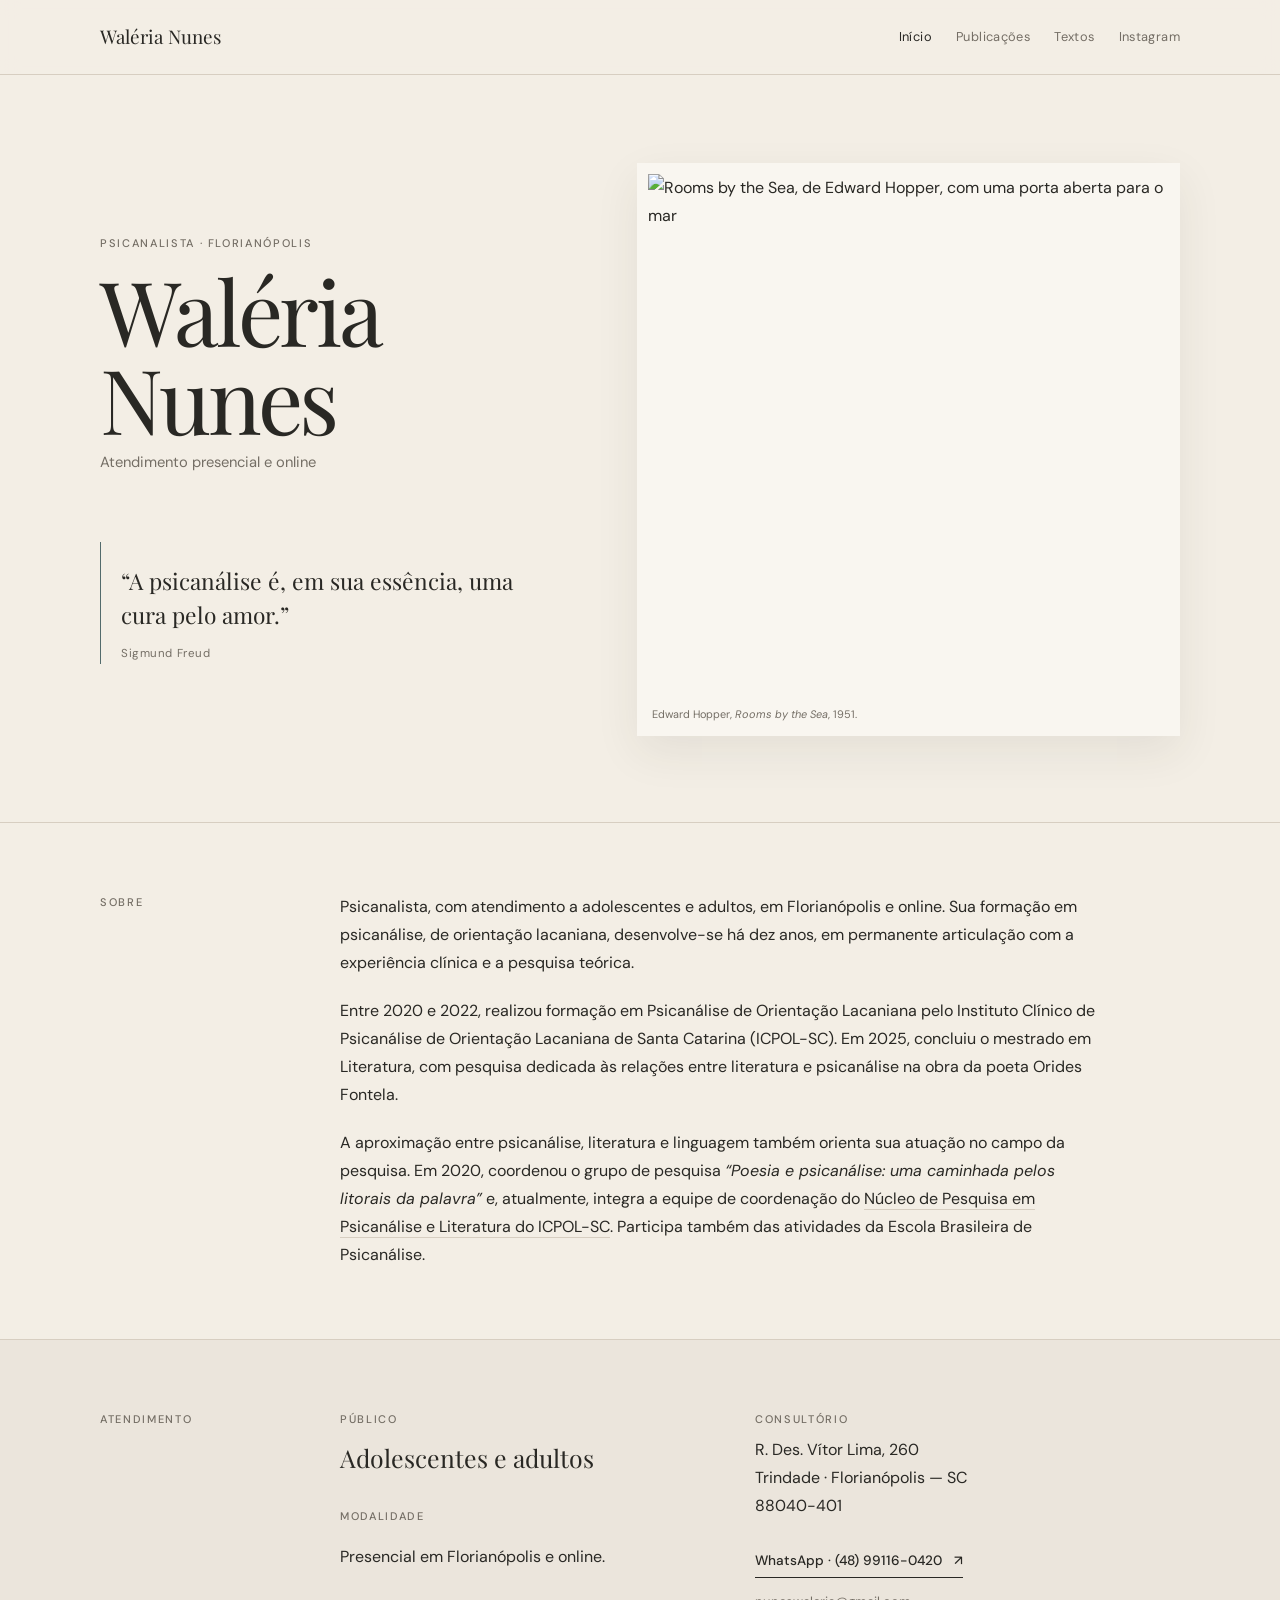
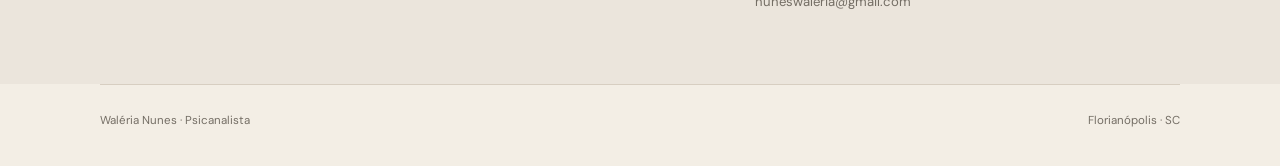
==== commit 0498076c: "Add files via upload" ====
--- a/index.html
+++ b/index.html
@@ -3,126 +3,91 @@
 <head>
   <meta charset="utf-8">
   <meta name="viewport" content="width=device-width, initial-scale=1">
-  <title>Waléria Nunes | Psicanalista – Florianópolis</title>
-  <meta name="description" content="Waléria Nunes, psicanalista em Florianópolis. Atendimento a crianças, adolescentes e adultos, presencial e online.">
-  <meta name="author" content="Waléria Nunes">
-  <meta name="robots" content="index, follow">
+  <title>Waléria Nunes | Psicanalista</title>
   <link rel="stylesheet" href="style.css">
 </head>
+<body>
+  <header class="site-header">
+    <div class="shell header-inner">
+      <a class="brand" href="index.html">Waléria Nunes</a>
+      <nav>
+        <a class="active" href="index.html">Início</a>
+        <a href="publicacoes.html">Publicações</a>
+        <a href="textos.html">Textos</a>
+        <a href="https://www.instagram.com/walerianunes_/" target="_blank" rel="noopener noreferrer">Instagram</a>
+      </nav>
+    </div>
+  </header>
 
-<body>
-<header class="header">
-  <div class="container nav">
-    <a class="logo" href="#inicio">Waléria Nunes</a>
-    <nav>
-      <a href="#sobre">Sobre</a>
-      <a href="#atendimento">Atendimento</a>
-      <a href="#publicacoes">Publicações</a>
-      <a href="#pesquisa">Pesquisa</a>
-      <a href="#textos">Textos</a>
-      <a href="#contato">Contato</a>
-    </nav>
-  </div>
-</header>
+  <main>
+    <section class="hero shell">
+      <div class="hero-copy">
+        <p class="kicker">Psicanalista · Florianópolis</p>
+        <h1>Waléria Nunes</h1>
+        <p class="subtitle">Atendimento presencial e online</p>
 
-<main>
-  <section id="inicio" class="hero">
-    <div class="container hero-content">
-      <h1>Waléria Nunes</h1>
-      <p class="profession">Psicanalista – Florianópolis</p>
+        <blockquote>
+          <p>“A psicanálise é, em sua essência, uma cura pelo amor.”</p>
+          <cite>Sigmund Freud</cite>
+        </blockquote>
+      </div>
 
-      <div class="quote">
-        <p>“A psicanálise é, em sua essência, uma cura pelo amor.”</p>
-        <span>Sigmund Freud</span>
+      <figure class="artwork">
+        <img
+          src="https://imgadcip.wikioo.org/ADC/Art-ImgScreen-4.nsf/O/A-8BWPD3/%24FILE/Edward_hopper-rooms_by_the_sea.Jpg"
+          alt="Rooms by the Sea, de Edward Hopper, com uma porta aberta para o mar">
+        <figcaption>Edward Hopper, <em>Rooms by the Sea</em>, 1951.</figcaption>
+      </figure>
+    </section>
+
+    <section class="section">
+      <div class="shell section-grid">
+        <p class="section-label">Sobre</p>
+        <div class="prose">
+          <p>Psicanalista, com atendimento a adolescentes e adultos, em Florianópolis e online. Sua formação em psicanálise, de orientação lacaniana, desenvolve-se há dez anos, em permanente articulação com a experiência clínica e a pesquisa teórica.</p>
+
+          <p>Entre 2020 e 2022, realizou formação em Psicanálise de Orientação Lacaniana pelo Instituto Clínico de Psicanálise de Orientação Lacaniana de Santa Catarina (ICPOL-SC). Em 2025, concluiu o mestrado em Literatura, com pesquisa dedicada às relações entre literatura e psicanálise na obra da poeta Orides Fontela.</p>
+
+          <p>A aproximação entre psicanálise, literatura e linguagem também orienta sua atuação no campo da pesquisa. Em 2020, coordenou o grupo de pesquisa <em>“Poesia e psicanálise: uma caminhada pelos litorais da palavra”</em> e, atualmente, integra a equipe de coordenação do <a class="inline-link" href="https://www.icpol.com.br/nucleo-de-pesquisa-em-psicanalise-e-literatura/" target="_blank" rel="noopener noreferrer">Núcleo de Pesquisa em Psicanálise e Literatura do ICPOL-SC</a>. Participa também das atividades da Escola Brasileira de Psicanálise.</p>
+        </div>
       </div>
-    </div>
-  </section>
+    </section>
 
-  <section id="sobre" class="section">
-    <div class="container grid">
-      <div class="label">Sobre</div>
-      <div class="text">
-        <p>Psicanalista, com atendimento a crianças, adolescentes e adultos, em Florianópolis e online. Sua formação em psicanálise, de orientação lacaniana, desenvolve-se há dez anos, em permanente articulação com a experiência clínica e a pesquisa teórica.</p>
+    <section class="section soft">
+      <div class="shell section-grid">
+        <p class="section-label">Atendimento</p>
 
-        <p>Entre 2020 e 2022, realizou formação em Psicanálise de Orientação Lacaniana pelo Instituto Clínico de Psicanálise de Orientação Lacaniana de Santa Catarina (ICPOL-SC). Em 2025, concluiu o mestrado em Literatura, com pesquisa dedicada às relações entre literatura e psicanálise na obra da poeta Orides Fontela.</p>
+        <div class="attendance-grid">
+          <div>
+            <p class="mini-label">Público</p>
+            <p class="highlight">Adolescentes e adultos</p>
 
-        <p>A aproximação entre psicanálise, literatura e linguagem também orienta sua atuação no campo da pesquisa. Em 2020, coordenou o grupo de pesquisa <em>“Poesia e psicanálise: uma caminhada pelos litorais da palavra”</em> e, atualmente, integra a equipe de coordenação do <strong>Núcleo de Pesquisa em Psicanálise e Literatura do ICPOL-SC</strong>. Participa também das atividades da <strong>Escola Brasileira de Psicanálise</strong>.</p>
+            <p class="mini-label second">Modalidade</p>
+            <p>Presencial em Florianópolis e online.</p>
+          </div>
+
+          <div>
+            <p class="mini-label">Consultório</p>
+            <address>
+              R. Des. Vítor Lima, 260<br>
+              Trindade · Florianópolis — SC<br>
+              88040-401
+            </address>
+
+            <a class="whatsapp" href="https://wa.me/5548991160420" target="_blank" rel="noopener noreferrer">
+              WhatsApp · (48) 99116-0420 <span>↗</span>
+            </a>
+
+            <a class="simple-contact" href="mailto:nuneswaleria@gmail.com">nuneswaleria@gmail.com</a>
+          </div>
+        </div>
       </div>
-    </div>
-  </section>
+    </section>
+  </main>
 
-  <section id="atendimento" class="section soft">
-    <div class="container grid">
-      <div class="label">Atendimento</div>
-      <div class="text">
-        <p>Atendimento psicanalítico a <strong>crianças, adolescentes e adultos</strong>.</p>
-        <p>Os atendimentos são realizados <strong>presencialmente em Florianópolis e online</strong>.</p>
-      </div>
-    </div>
-  </section>
-
-  <section id="publicacoes" class="section">
-    <div class="container grid">
-      <div class="label">Publicações</div>
-      <div class="links">
-        <a href="https://www.varidade.com.br/index.php/o-furo-na-lingua-e-o-objecto" target="_blank" rel="noopener">
-          <span>O Furo na Língua e o Objecto</span><b>↗</b>
-        </a>
-        <a href="https://seer.ufsj.edu.br/analytica/article/view/4308" target="_blank" rel="noopener">
-          <span>Arrebatamento e êxtase em Clarice Lispector</span><b>↗</b>
-        </a>
-        <a href="https://revista.uniandrade.br/index.php/ScriptaAlumni/article/view/3271" target="_blank" rel="noopener">
-          <span>Maquinário Luciferino na “Terra sem Mal”</span><b>↗</b>
-        </a>
-        <a href="https://lm.alb.org.br/index.php/lm/article/view/1509" target="_blank" rel="noopener">
-          <span>A Hora da estrela e a literatura como acontecimento</span><b>↗</b>
-        </a>
-      </div>
-    </div>
-  </section>
-
-  <section id="pesquisa" class="section soft">
-    <div class="container grid">
-      <div class="label">Pesquisa</div>
-      <div class="text">
-        <a class="research" href="https://www.icpol.com.br/nucleo-de-pesquisa-em-psicanalise-e-literatura/" target="_blank" rel="noopener">
-          <span>
-            <strong>Núcleo de Pesquisa em Psicanálise e Literatura</strong>
-            <small>ICPOL-SC</small>
-          </span>
-          <b>↗</b>
-        </a>
-      </div>
-    </div>
-  </section>
-
-  <section id="textos" class="section">
-    <div class="container grid">
-      <div class="label">Textos</div>
-      <div class="text">
-        <p class="muted">Textos sobre psicanálise, literatura e linguagem.</p>
-        <p class="coming">Novos textos em breve.</p>
-      </div>
-    </div>
-  </section>
-
-  <section id="contato" class="section soft">
-    <div class="container grid">
-      <div class="label">Contato</div>
-      <div class="contact">
-        <a href="mailto:nuneswaleria@gmail.com">nuneswaleria@gmail.com</a>
-        <a href="https://wa.me/5548991160420" target="_blank" rel="noopener">(48) 99116-0420</a>
-        <a href="https://www.instagram.com/waléria_nunes/" target="_blank" rel="noopener">@walerianunes_</a>
-      </div>
-    </div>
-  </section>
-</main>
-
-<footer>
-  <div class="container footer">
-    <span>Waléria Nunes</span>
-    <span>Psicanalista – Florianópolis</span>
-  </div>
-</footer>
+  <footer class="shell footer">
+    <span>Waléria Nunes · Psicanalista</span>
+    <span>Florianópolis · SC</span>
+  </footer>
 </body>
 </html>
--- a/style.css
+++ b/style.css
@@ -1,270 +1,314 @@
 @import url('https://fonts.googleapis.com/css2?family=DM+Sans:wght@400;500&family=Playfair+Display:wght@400;500&display=swap');
 
 :root {
-  --bg: #f4f0e8;
-  --soft: #ebe6dc;
-  --ink: #302e2a;
-  --muted: #777067;
-  --line: #d8d1c5;
-  --accent: #6b6257;
+  --bg: #f3eee5;
+  --paper: #f9f6f0;
+  --soft: #ebe5dc;
+  --ink: #292824;
+  --muted: #746e65;
+  --line: #d7cec1;
+  --sea: #526b6c;
 }
 
 * { box-sizing: border-box; }
-
-html {
-  scroll-behavior: smooth;
-  scroll-padding-top: 90px;
-}
+html { scroll-behavior: smooth; }
 
 body {
   margin: 0;
   background: var(--bg);
   color: var(--ink);
   font-family: "DM Sans", Arial, sans-serif;
-  font-size: 16px;
-  line-height: 1.8;
-}
-
-a {
-  color: inherit;
-  text-decoration: none;
-}
-
-.container {
-  width: min(1060px, calc(100% - 48px));
+  line-height: 1.75;
+}
+
+a { color: inherit; text-decoration: none; }
+
+.shell {
+  width: min(1080px, calc(100% - 48px));
   margin: 0 auto;
 }
 
-.header {
+.site-header {
   position: sticky;
   top: 0;
   z-index: 10;
-  background: rgba(244, 240, 232, .94);
-  backdrop-filter: blur(10px);
-  border-bottom: 1px solid rgba(216, 209, 197, .75);
-}
-
-.nav {
-  min-height: 72px;
+  background: rgba(243, 238, 229, .95);
+  backdrop-filter: blur(9px);
+  border-bottom: 1px solid var(--line);
+}
+
+.header-inner {
+  min-height: 74px;
   display: flex;
   align-items: center;
   justify-content: space-between;
-  gap: 30px;
-}
-
-.logo {
-  font-family: "Playfair Display", Georgia, serif;
-  font-size: 1.2rem;
+  gap: 32px;
+}
+
+.brand {
+  font-family: "Playfair Display", Georgia, serif;
+  font-size: 1.18rem;
 }
 
 nav {
   display: flex;
   flex-wrap: wrap;
   justify-content: flex-end;
-  gap: 20px;
+  gap: 24px;
+  color: var(--muted);
+  font-size: .8rem;
+  letter-spacing: .03em;
+}
+
+nav a:hover, nav a.active { color: var(--ink); }
+
+.hero {
+  display: grid;
+  grid-template-columns: .92fr 1.08fr;
+  align-items: center;
+  gap: 75px;
+  padding: 88px 0 86px;
+}
+
+.kicker, .section-label, .mini-label {
+  margin: 0;
+  text-transform: uppercase;
+  letter-spacing: .15em;
+  font-size: .69rem;
+  color: var(--muted);
+  font-weight: 500;
+}
+
+.hero h1 {
+  margin: 12px 0 9px;
+  font-family: "Playfair Display", Georgia, serif;
+  font-size: clamp(3.7rem, 7vw, 6rem);
+  line-height: .98;
+  letter-spacing: -.035em;
+  font-weight: 400;
+}
+
+.subtitle {
+  margin: 0;
+  color: var(--muted);
+  font-size: .92rem;
+}
+
+blockquote {
+  margin: 66px 0 0;
+  padding: 22px 0 0 20px;
+  border-left: 1px solid var(--sea);
+  max-width: 475px;
+}
+
+blockquote p {
+  margin: 0;
+  font-family: "Playfair Display", Georgia, serif;
+  font-size: 1.42rem;
+  line-height: 1.5;
+}
+
+blockquote cite {
+  display: block;
+  margin-top: 12px;
+  color: var(--muted);
+  font-size: .72rem;
+  font-style: normal;
+  letter-spacing: .05em;
+}
+
+.artwork {
+  margin: 0;
+  background: var(--paper);
+  padding: 11px;
+  box-shadow: 0 16px 42px rgba(56, 49, 40, .08);
+}
+
+.artwork img {
+  width: 100%;
+  display: block;
+  aspect-ratio: 1 / 1;
+  object-fit: cover;
+}
+
+.artwork figcaption {
+  padding: 10px 4px 1px;
+  color: var(--muted);
+  font-size: .68rem;
+}
+
+.section {
+  border-top: 1px solid var(--line);
+  padding: 70px 0;
+}
+
+.soft { background: var(--soft); }
+
+.section-grid {
+  display: grid;
+  grid-template-columns: 175px minmax(0, 1fr);
+  gap: 65px;
+}
+
+.prose { max-width: 760px; }
+.prose p { margin: 0 0 20px; }
+.prose p:last-child { margin-bottom: 0; }
+
+.inline-link { border-bottom: 1px solid var(--line); }
+.inline-link:hover { border-color: var(--ink); }
+
+.attendance-grid {
+  display: grid;
+  grid-template-columns: 1fr 1fr;
+  gap: 70px;
+  max-width: 760px;
+}
+
+.highlight {
+  margin: 7px 0 28px;
+  font-family: "Playfair Display", Georgia, serif;
+  font-size: 1.55rem;
+}
+
+.second { margin-top: 28px; }
+
+address {
+  margin-top: 7px;
+  font-style: normal;
+}
+
+.whatsapp {
+  display: inline-flex;
+  gap: 12px;
+  align-items: center;
+  margin-top: 29px;
+  padding-bottom: 4px;
+  border-bottom: 1px solid var(--ink);
+  font-size: .85rem;
+  font-weight: 500;
+}
+
+.whatsapp:hover { color: var(--sea); border-color: var(--sea); }
+
+.simple-contact {
+  display: block;
+  margin-top: 13px;
   color: var(--muted);
   font-size: .82rem;
-}
-
-nav a:hover { color: var(--ink); }
-
-.hero {
-  min-height: 650px;
-  display: flex;
-  align-items: center;
-  border-bottom: 1px solid var(--line);
-}
-
-.hero-content {
-  padding: 90px 0 105px;
-}
-
-h1 {
-  margin: 0;
-  font-family: "Playfair Display", Georgia, serif;
-  font-weight: 400;
-  font-size: clamp(3.3rem, 7vw, 5.5rem);
-  line-height: 1.05;
-  letter-spacing: -.03em;
-}
-
-.profession {
-  margin: 8px 0 0;
-  color: var(--muted);
-  font-size: 1rem;
-  letter-spacing: .04em;
-}
-
-.quote {
-  margin-top: 110px;
-  width: min(620px, 100%);
-  padding-top: 25px;
-  border-top: 1px solid var(--line);
-}
-
-.quote p {
-  margin: 0 0 8px;
-  font-family: "Playfair Display", Georgia, serif;
-  font-size: clamp(1.35rem, 2.6vw, 1.95rem);
-  line-height: 1.45;
-}
-
-.quote span {
-  color: var(--muted);
-  font-size: .78rem;
-  letter-spacing: .05em;
-}
-
-.section {
-  padding: 100px 0;
-  border-bottom: 1px solid var(--line);
-}
-
-.soft { background: var(--soft); }
-
-.grid {
-  display: grid;
-  grid-template-columns: 190px minmax(0, 720px);
-  gap: 75px;
-}
-
-.label {
-  padding-top: 6px;
-  color: var(--accent);
-  text-transform: uppercase;
-  letter-spacing: .16em;
-  font-size: .7rem;
-}
-
-.text p {
-  margin: 0 0 22px;
-}
-
-.text p:last-child { margin-bottom: 0; }
-
-.text strong { font-weight: 500; }
-
-.muted { color: var(--muted); }
-
-.links {
-  border-top: 1px solid var(--line);
-}
-
-.links a,
-.research {
-  display: flex;
-  justify-content: space-between;
-  align-items: center;
-  gap: 25px;
-  padding: 19px 0;
-  border-bottom: 1px solid var(--line);
-  transition: .2s ease;
-}
-
-.links a:hover,
-.research:hover {
-  padding-left: 8px;
-  color: var(--accent);
-}
-
-.links span,
-.research strong {
-  font-family: "Playfair Display", Georgia, serif;
-  font-size: 1.28rem;
-  font-weight: 400;
-  line-height: 1.4;
-}
-
-.links b,
-.research b {
-  color: var(--muted);
-  font-weight: 400;
-}
-
-.research small {
-  display: block;
-  margin-top: 4px;
-  color: var(--muted);
-  font-family: "DM Sans", Arial, sans-serif;
-  font-size: .78rem;
-}
-
-.coming {
-  margin-top: 30px !important;
-  padding-top: 20px;
-  border-top: 1px solid var(--line);
-  color: var(--muted);
-  font-size: .88rem;
-}
-
-.contact {
-  display: flex;
-  flex-direction: column;
-  align-items: flex-start;
-  gap: 10px;
-  font-family: "Playfair Display", Georgia, serif;
-  font-size: 1.3rem;
-}
-
-.contact a:hover { color: var(--accent); }
-
-footer {
-  padding: 28px 0;
 }
 
 .footer {
   display: flex;
   justify-content: space-between;
   gap: 20px;
-  color: var(--muted);
-  font-size: .74rem;
-}
+  padding: 26px 0 35px;
+  border-top: 1px solid var(--line);
+  color: var(--muted);
+  font-size: .72rem;
+}
+
+.inner-page {
+  min-height: calc(100vh - 135px);
+  padding: 88px 0 100px;
+}
+
+.inner-title {
+  margin: 10px 0 18px;
+  font-family: "Playfair Display", Georgia, serif;
+  font-size: clamp(3.5rem, 7vw, 5.4rem);
+  line-height: 1;
+  letter-spacing: -.03em;
+  font-weight: 400;
+}
+
+.inner-intro {
+  max-width: 610px;
+  margin: 0 0 55px;
+  color: var(--muted);
+}
+
+.publication-list {
+  max-width: 820px;
+  border-top: 1px solid var(--line);
+}
+
+.publication-list a {
+  display: flex;
+  justify-content: space-between;
+  gap: 35px;
+  padding: 23px 0;
+  border-bottom: 1px solid var(--line);
+  font-family: "Playfair Display", Georgia, serif;
+  font-size: 1.25rem;
+}
+
+.publication-list a span:last-child {
+  color: var(--muted);
+  font-family: "DM Sans", Arial, sans-serif;
+}
+
+.publication-list a:hover { opacity: .62; }
+
+.coming-soon {
+  max-width: 820px;
+  padding: 34px 0;
+  border-top: 1px solid var(--line);
+  border-bottom: 1px solid var(--line);
+  color: var(--muted);
+}
+
+.coming-soon p { margin: 0; }
+
+.back {
+  display: inline-block;
+  margin-top: 46px;
+  color: var(--muted);
+  font-size: .82rem;
+}
+
+.back:hover { color: var(--ink); }
 
 @media (max-width: 760px) {
-  .container { width: min(100% - 30px, 1060px); }
-
-  .nav {
+  .shell { width: min(100% - 30px, 1080px); }
+
+  .header-inner {
+    min-height: auto;
     padding: 16px 0;
-    min-height: auto;
+    flex-direction: column;
     align-items: flex-start;
-    flex-direction: column;
-    gap: 10px;
+    gap: 9px;
   }
 
   nav {
     justify-content: flex-start;
-    gap: 8px 16px;
-    font-size: .77rem;
+    gap: 9px 16px;
   }
 
   .hero {
-    min-height: 570px;
-  }
-
-  .hero-content {
-    padding: 70px 0 80px;
-  }
-
-  .quote { margin-top: 75px; }
-
-  .section { padding: 72px 0; }
-
-  .grid {
     grid-template-columns: 1fr;
-    gap: 27px;
-  }
-
-  .label { padding-top: 0; }
-
-  .links span,
-  .research strong {
-    font-size: 1.12rem;
-  }
-
-  .contact { font-size: 1.15rem; }
+    gap: 48px;
+    padding: 62px 0 60px;
+  }
+
+  blockquote { margin-top: 50px; }
+  .section { padding: 55px 0; }
+
+  .section-grid {
+    grid-template-columns: 1fr;
+    gap: 24px;
+  }
+
+  .attendance-grid {
+    grid-template-columns: 1fr;
+    gap: 44px;
+  }
+
+  .inner-page { padding: 64px 0 80px; }
+
+  .publication-list a { font-size: 1.08rem; }
 
   .footer {
     flex-direction: column;
-    gap: 5px;
-  }
-}
+    gap: 4px;
+  }
+}
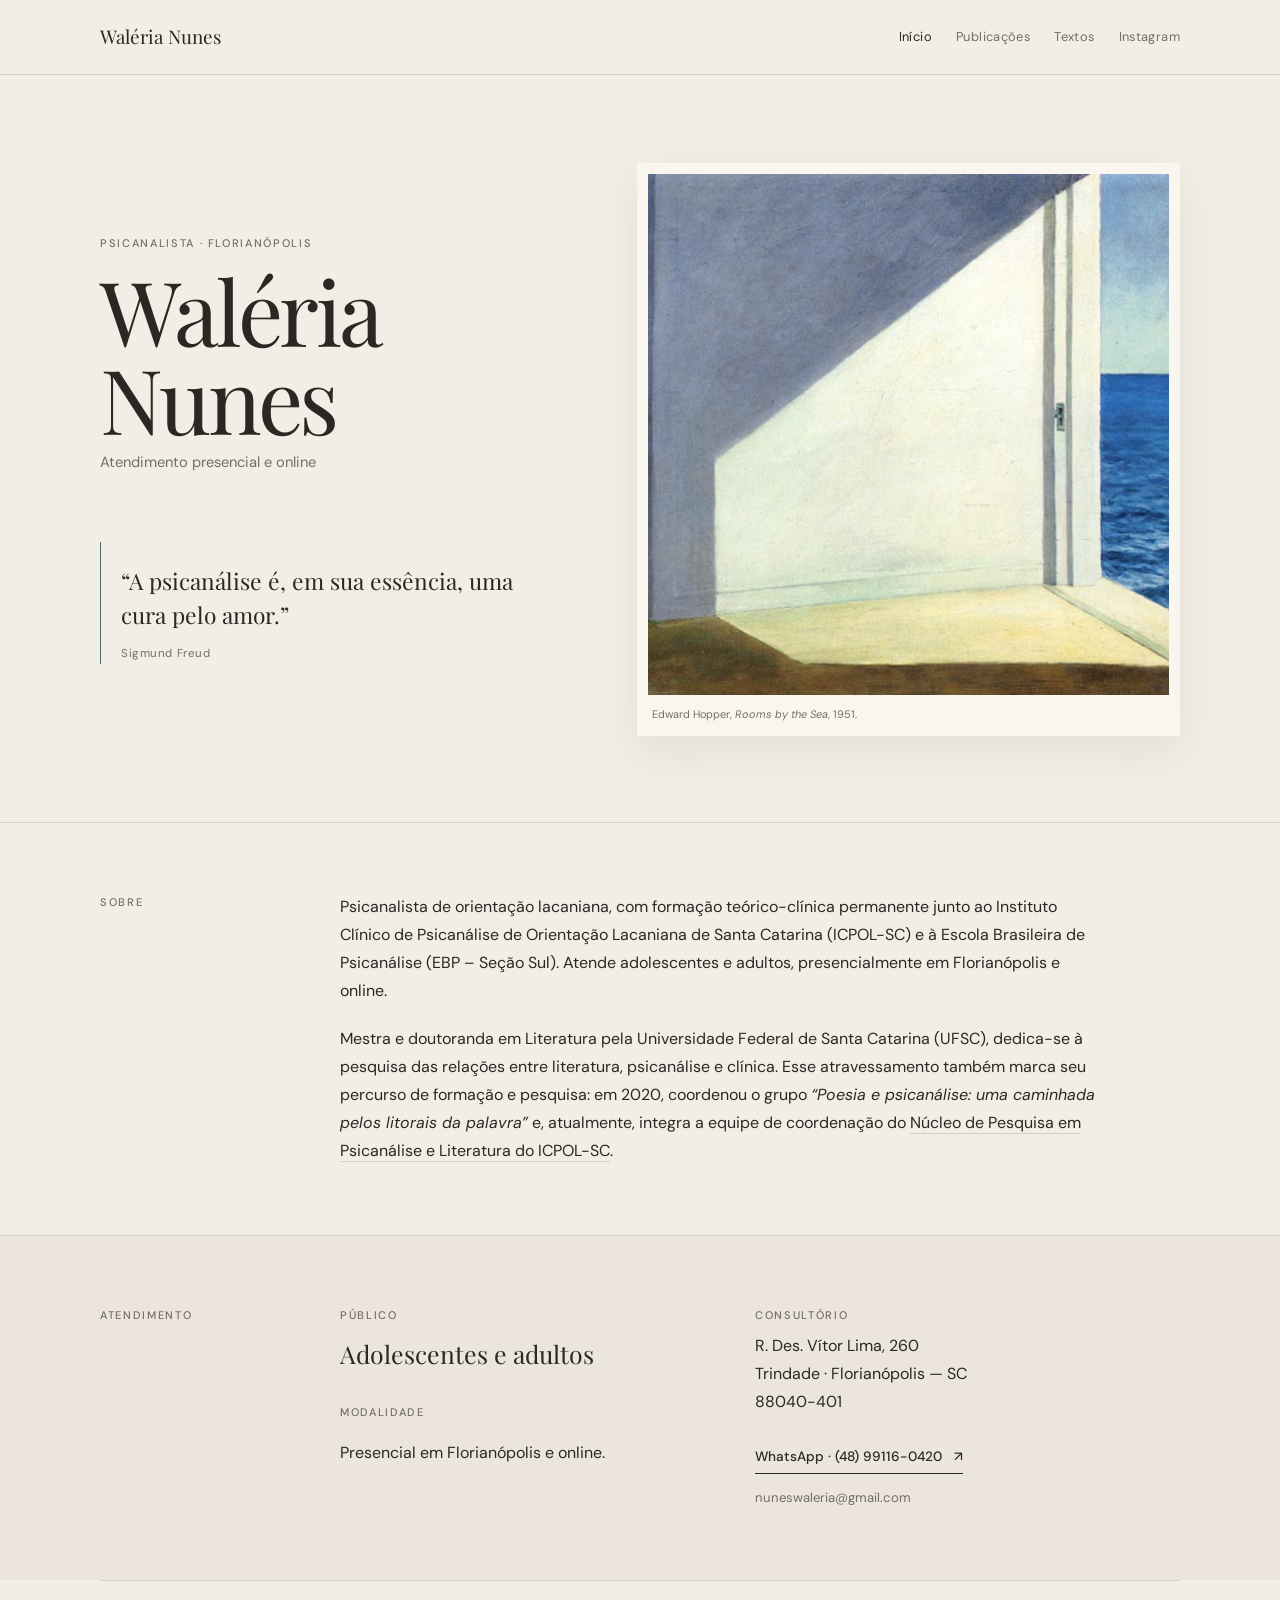
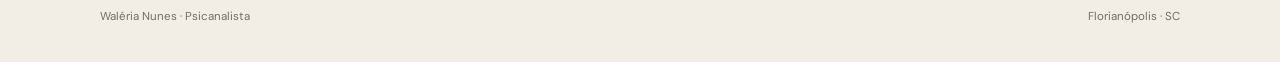
==== commit 39021114: "Add files via upload" ====
--- a/index.html
+++ b/index.html
@@ -33,9 +33,7 @@
       </div>
 
       <figure class="artwork">
-        <img
-          src="https://imgadcip.wikioo.org/ADC/Art-ImgScreen-4.nsf/O/A-8BWPD3/%24FILE/Edward_hopper-rooms_by_the_sea.Jpg"
-          alt="Rooms by the Sea, de Edward Hopper, com uma porta aberta para o mar">
+        <img src="hopper.jpg" alt="Rooms by the Sea, de Edward Hopper, com uma porta aberta para o mar">
         <figcaption>Edward Hopper, <em>Rooms by the Sea</em>, 1951.</figcaption>
       </figure>
     </section>
@@ -44,11 +42,9 @@
       <div class="shell section-grid">
         <p class="section-label">Sobre</p>
         <div class="prose">
-          <p>Psicanalista, com atendimento a adolescentes e adultos, em Florianópolis e online. Sua formação em psicanálise, de orientação lacaniana, desenvolve-se há dez anos, em permanente articulação com a experiência clínica e a pesquisa teórica.</p>
+          <p>Psicanalista de orientação lacaniana, com formação teórico-clínica permanente junto ao Instituto Clínico de Psicanálise de Orientação Lacaniana de Santa Catarina (ICPOL-SC) e à Escola Brasileira de Psicanálise (EBP – Seção Sul). Atende adolescentes e adultos, presencialmente em Florianópolis e online.</p>
 
-          <p>Entre 2020 e 2022, realizou formação em Psicanálise de Orientação Lacaniana pelo Instituto Clínico de Psicanálise de Orientação Lacaniana de Santa Catarina (ICPOL-SC). Em 2025, concluiu o mestrado em Literatura, com pesquisa dedicada às relações entre literatura e psicanálise na obra da poeta Orides Fontela.</p>
-
-          <p>A aproximação entre psicanálise, literatura e linguagem também orienta sua atuação no campo da pesquisa. Em 2020, coordenou o grupo de pesquisa <em>“Poesia e psicanálise: uma caminhada pelos litorais da palavra”</em> e, atualmente, integra a equipe de coordenação do <a class="inline-link" href="https://www.icpol.com.br/nucleo-de-pesquisa-em-psicanalise-e-literatura/" target="_blank" rel="noopener noreferrer">Núcleo de Pesquisa em Psicanálise e Literatura do ICPOL-SC</a>. Participa também das atividades da Escola Brasileira de Psicanálise.</p>
+          <p>Mestra e doutoranda em Literatura pela Universidade Federal de Santa Catarina (UFSC), dedica-se à pesquisa das relações entre literatura, psicanálise e clínica. Esse atravessamento também marca seu percurso de formação e pesquisa: em 2020, coordenou o grupo <em>“Poesia e psicanálise: uma caminhada pelos litorais da palavra”</em> e, atualmente, integra a equipe de coordenação do <a class="inline-link" href="https://www.icpol.com.br/nucleo-de-pesquisa-em-psicanalise-e-literatura/" target="_blank" rel="noopener noreferrer">Núcleo de Pesquisa em Psicanálise e Literatura do ICPOL-SC</a>.</p>
         </div>
       </div>
     </section>
